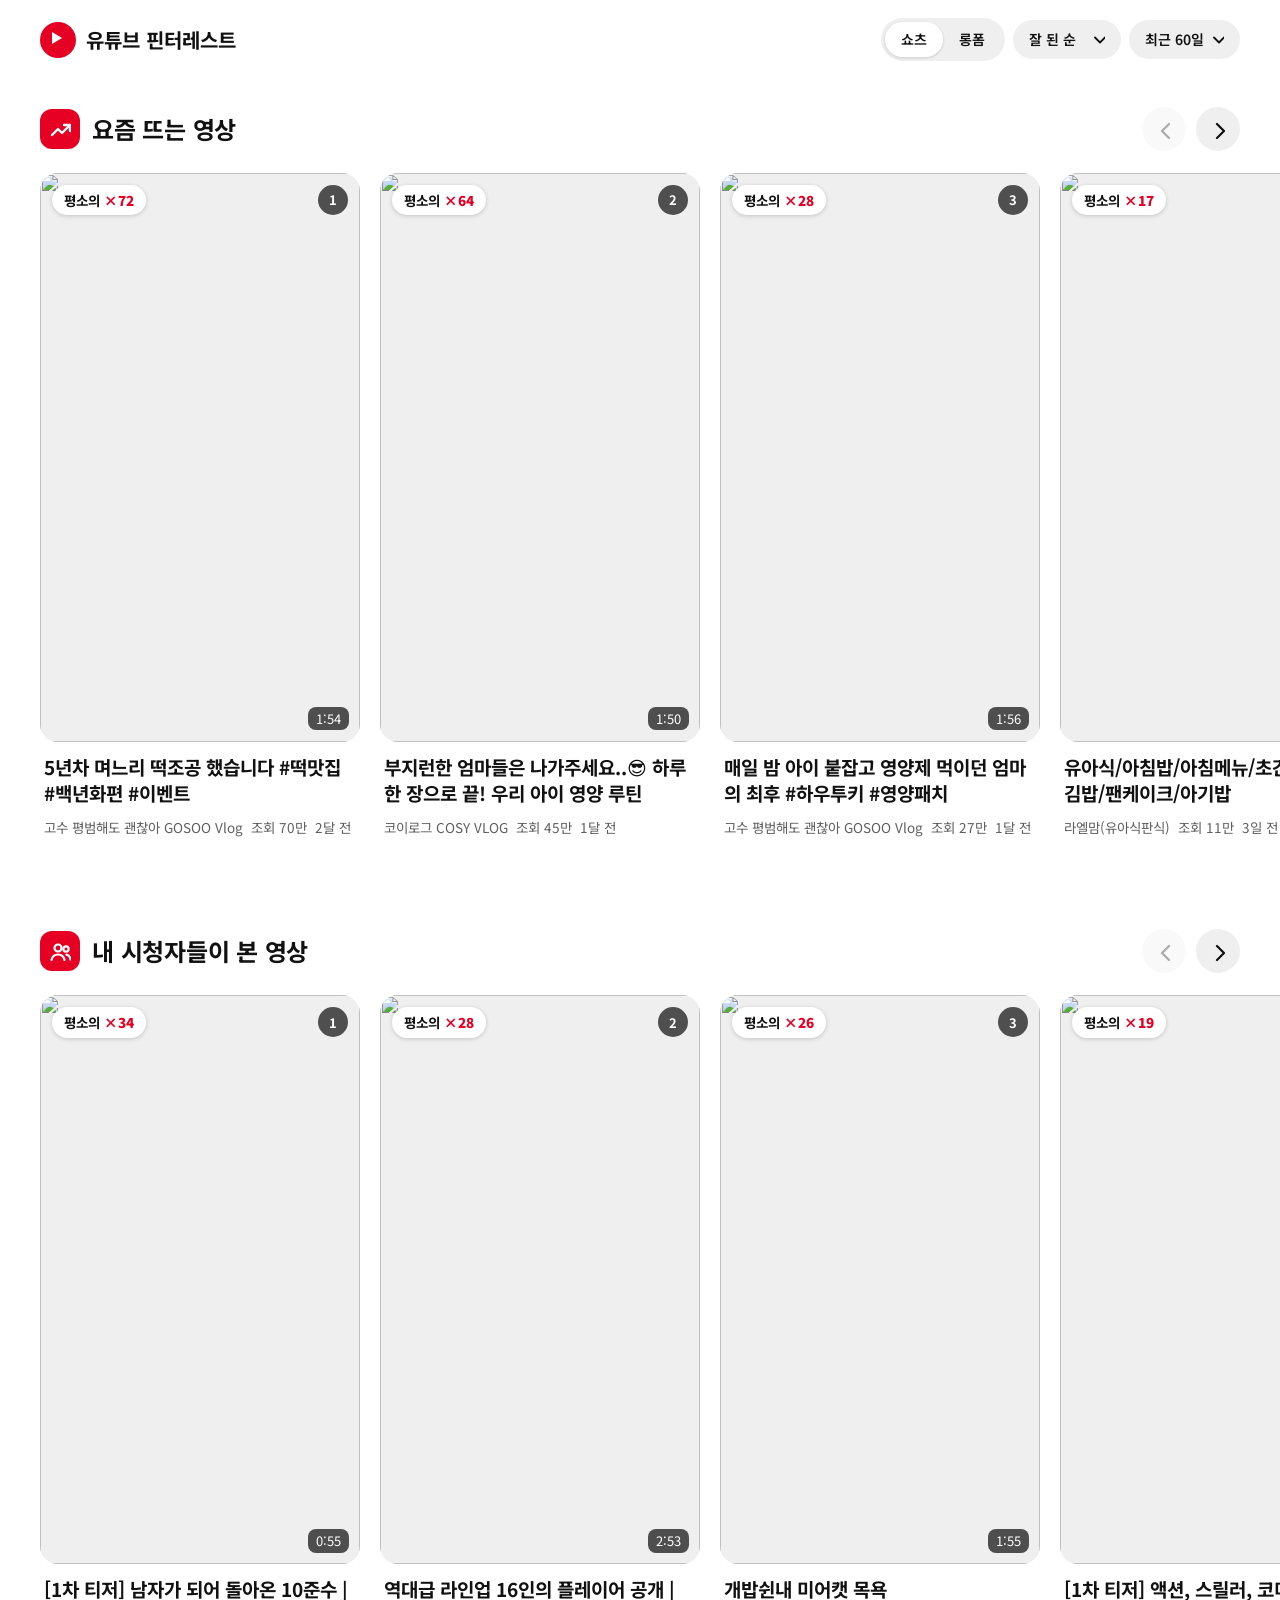
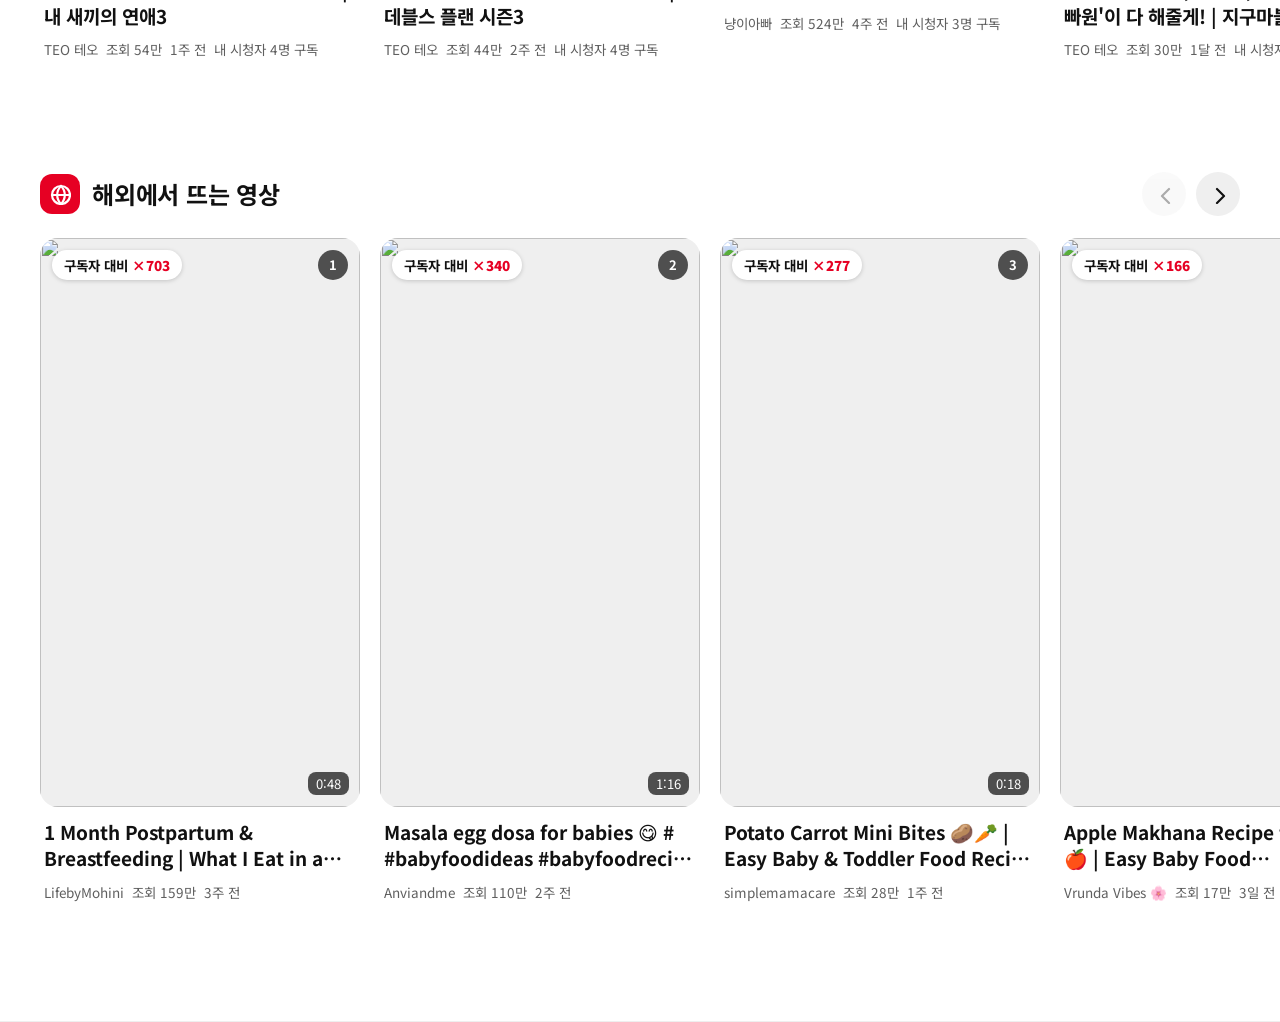
==== babyfood/index.html @ 69a20170 "v3: 예라 누나 피그마 기준 가로 스크롤 화면 + 롱폼, 옛 화면은 /grid/ Co-Authored-By: Claude Opus 5.5 <noreply@anthropic.com" ====
<!doctype html>
<html lang="ko">
<head>
<meta charset="utf-8">
<meta name="viewport" content="width=device-width, initial-scale=1, viewport-fit=cover">
<meta name="robots" content="noindex, nofollow">
<title>유튜브 핀터레스트</title>
<link rel="preconnect" href="https://fonts.googleapis.com"><link rel="preconnect" href="https://fonts.gstatic.com" crossorigin>
<link rel="stylesheet" href="https://fonts.googleapis.com/css2?family=Noto+Sans+KR:wght@400;600;700;900&display=swap">
<link rel="stylesheet" href="../assets/app.css?v=1793081932">
</head>
<body data-slug="babyfood">
<header class="top">
  <span class="logo"><span class="mark"><img src="../assets/icons/play.svg" width="15" height="15" alt=""></span><b>유튜브 핀터레스트</b></span>
  <span class="spacer"></span>
  <div class="tools">
    <div class="seg" id="fmt" role="group" aria-label="형식"></div>
    <label class="pick"><select id="sort" aria-label="정렬">
      <option value="mult">잘 된 순</option>
      <option value="views">조회수 순</option>
      <option value="new">최신 순</option>
    </select><img class="chev" src="../assets/icons/chevron-down.svg" width="11" height="8" alt=""></label>
    <label class="pick"><select id="days" aria-label="기간">
      <option value="7">최근 7일</option>
      <option value="30">최근 30일</option>
      <option value="60">최근 60일</option>
    </select><img class="chev" src="../assets/icons/chevron-down.svg" width="11" height="8" alt=""></label>
  </div>
</header>
<main id="rows"></main>
<footer class="foot"></footer>
<div class="toast" id="toast" role="status" aria-live="polite" hidden></div>
<script src="../assets/config.js?v=1793081932"></script>
<script src="../assets/track.js?v=1793081932"></script>
<script src="../assets/app.js?v=1793081932"></script>
</body>
</html>
---- assets/app.css ----
/* 유튜브 핀터레스트 v3 — 예라 누나 피그마(가로 스크롤) 기준. 숫자는 피그마 값 그대로.
   헤더 / 섹션 3개(제목 + ‹ › + 옆으로 넘기는 영상 줄) / 카드: 기본·마우스 올림 두 상태 */
:root {
  --red: #e60023;
  --red-hi: #ff6b85;
  --bg: #ffffff;
  --fg: #111111;
  --muted: #5f5f5f;
  --chip: #efefef;
  --chip-hover: #e2e2e2;
  --knob: #ffffff;
  --dim: rgba(17, 17, 17, .72);
  --line: #efefef;
  --icon-filter: none;
  --font: "Noto Sans KR", -apple-system, BlinkMacSystemFont, "Apple SD Gothic Neo", "Malgun Gothic", system-ui, sans-serif;
  --pad: 40px;
  --card-w: 320px;
  --gap: 20px;
}
@media (prefers-color-scheme: dark) {
  :root:not([data-theme="light"]) { --bg: #111111; --fg: #f1f1f1; --muted: #a9a9a9; --chip: #262626; --chip-hover: #333333; --knob: #3a3a3a;
    --line: #262626; --icon-filter: invert(1); color-scheme: dark; }
}
:root[data-theme="dark"] { --bg: #111111; --fg: #f1f1f1; --muted: #a9a9a9; --chip: #262626; --chip-hover: #333333; --knob: #3a3a3a;
  --line: #262626; --icon-filter: invert(1); color-scheme: dark; }
* { box-sizing: border-box; }
[hidden] { display: none !important; }
html, body { margin: 0; }
body { background: var(--bg); color: var(--fg); font-family: var(--font); font-size: 15px; line-height: 1.5; overflow-x: hidden; }
button, select { font: inherit; color: inherit; }
a { color: inherit; text-decoration: none; }
:focus-visible { outline: 3px solid var(--red); outline-offset: 2px; border-radius: 12px; }

/* 헤더 */
.top { position: sticky; top: 0; z-index: 20; background: var(--bg); display: flex; align-items: center; gap: 14px; flex-wrap: wrap;
  padding-block: 18px 10px; padding-left: max(var(--pad), env(safe-area-inset-left, 0px)); padding-right: max(var(--pad), env(safe-area-inset-right, 0px)); }
.logo { display: flex; align-items: center; gap: 10px; }
.logo .mark { width: 36px; height: 36px; border-radius: 18px; background: var(--red); display: grid; place-items: center; flex: none; }
.logo .mark img { display: block; margin-left: 2px; }
.logo b { font-size: 20px; font-weight: 700; line-height: 30px; white-space: nowrap; }
.spacer { flex: 1; }
.tools { display: flex; gap: 8px; align-items: center; flex-wrap: wrap; }
.seg { display: inline-flex; background: var(--chip); border-radius: 999px; padding: 4px; }
.seg button { border: 0; background: transparent; padding: 7px 16px; border-radius: 999px; font-size: 14px; font-weight: 600; line-height: 21px; cursor: pointer; }
.seg button[aria-pressed="true"] { background: var(--knob); filter: drop-shadow(0 1px 1.5px rgba(0,0,0,.15)); }
.pick { position: relative; display: inline-flex; }
.pick select { appearance: none; border: 0; background: var(--chip); padding: 9px 37px 9px 16px; border-radius: 999px; font-size: 14px; font-weight: 600; line-height: 21px; cursor: pointer; }
.pick select:hover, .seg:hover { background-color: var(--chip-hover); }
.pick .chev { position: absolute; right: 16px; top: 50%; margin-top: -4px; pointer-events: none; filter: var(--icon-filter); }

/* 섹션 */
main { padding-bottom: 0; }
.sec { padding-top: 64px; }
.sec:first-child { padding-top: 36px; }
.shead { display: flex; align-items: center; gap: 12px; padding-left: max(var(--pad), env(safe-area-inset-left, 0px)); padding-right: max(var(--pad), env(safe-area-inset-right, 0px)); }
.shead .ic { width: 40px; height: 40px; border-radius: 12px; background: var(--red); display: grid; place-items: center; flex: none; }
.shead .ic img { display: block; }
.shead h2 { margin: 0; font-size: 24px; font-weight: 700; line-height: 36px; letter-spacing: -.24px; white-space: nowrap; overflow: hidden; text-overflow: ellipsis; min-width: 0; }
.shead .nav { margin-left: auto; display: flex; gap: 10px; flex: none; }
.shead .nav button { width: 44px; height: 44px; border-radius: 22px; border: 0; background: var(--chip); display: grid; place-items: center; cursor: pointer; transition: background .15s, opacity .15s; }
.shead .nav button:hover { background: var(--chip-hover); }
.shead .nav button:disabled { opacity: .35; cursor: default; }
.shead .nav img { display: block; filter: var(--icon-filter); }

/* 옆으로 넘기는 영상 줄 (오른쪽 끝까지 뻗고 마지막 카드가 반쯤 잘려 보이게) */
.row { display: flex; gap: var(--gap); overflow-x: auto; overscroll-behavior-x: contain; scroll-snap-type: x proximity; scrollbar-width: none;
  padding: 22px max(var(--pad), env(safe-area-inset-right, 0px)) 28px max(var(--pad), env(safe-area-inset-left, 0px));
  scroll-padding-left: max(var(--pad), env(safe-area-inset-left, 0px)); }
.row::-webkit-scrollbar { display: none; }
.row .empty { color: var(--muted); padding: 40px 0; }

/* 카드 */
.card { flex: none; width: var(--card-w); display: flex; flex-direction: column; gap: 10px; scroll-snap-align: start; }
.media { position: relative; width: 100%; aspect-ratio: 9 / 16; border-radius: 18px; overflow: hidden; background: var(--chip); transition: box-shadow .2s ease; }
.card.long .media { aspect-ratio: 16 / 9; }
.media .hit { position: absolute; inset: 0; display: block; }
.media img.th { position: absolute; inset: 0; width: 100%; height: 100%; object-fit: cover; display: block; }
.badge { position: absolute; left: 12px; top: 12px; background: #fff; color: #111; border-radius: 999px; padding: 5px 12px; font-size: 13.5px; font-weight: 700; line-height: 20.25px;
  filter: drop-shadow(0 1px 2px rgba(0,0,0,.18)); white-space: nowrap; font-variant-numeric: tabular-nums; pointer-events: none; transition: opacity .15s; }
.badge b { color: var(--red); font-weight: 900; }
.rank { position: absolute; right: 12px; top: 12px; width: 30px; height: 30px; border-radius: 15px; background: rgba(17,17,17,.72); color: #fff; font-size: 13px; font-weight: 700; line-height: 19.5px;
  display: grid; place-items: center; pointer-events: none; z-index: 2; }
.dur { position: absolute; right: 11px; bottom: 11.5px; background: rgba(17,17,17,.72); color: #fff; border-radius: 8px; padding: 2px 8px; font-size: 13px; line-height: 19.5px;
  font-variant-numeric: tabular-nums; pointer-events: none; transition: opacity .15s; }

/* 마우스 올림: 아래로 짙어지는 그늘 + 잘 된 이유 + 빨간 버튼 */
.why { position: absolute; inset: 0; display: flex; flex-direction: column; justify-content: flex-end; gap: 16px; padding: 20px 18px; pointer-events: none;
  background: linear-gradient(to bottom, rgba(0,0,0,.25), rgba(0,0,0,.6) 45%, rgba(0,0,0,.88)); color: #fff; opacity: 0; transition: opacity .18s ease; }
.why p { margin: 0; font-size: 19px; font-weight: 700; line-height: 27.55px; overflow-wrap: anywhere; display: -webkit-box; -webkit-line-clamp: 6; -webkit-box-orient: vertical; overflow: hidden; }
.why p .hl { color: var(--red-hi); }
.why .apply { pointer-events: auto; border: 0; width: 100%; background: var(--red); color: #fff; border-radius: 999px; padding: 14px 0; font-size: 16px; font-weight: 700; line-height: 24px; cursor: pointer; }
.why .apply:hover { filter: brightness(1.08); }
.card.long .why { gap: 12px; padding: 16px; }
.card.long .why p { font-size: 16px; line-height: 23px; -webkit-line-clamp: 3; }
.card.long .why .apply { padding: 10px 0; font-size: 15px; }
.media.on { box-shadow: 0 10px 28px rgba(0,0,0,.22); }
.media.on .why { opacity: 1; }
.media.on .badge, .media.on .dur { opacity: 0; }
@media (hover: hover) {
  .media:hover { box-shadow: 0 10px 28px rgba(0,0,0,.22); }
  .media:hover .why { opacity: 1; }
  .media:hover .badge, .media:hover .dur { opacity: 0; }
}

.ctitle { padding: 2px 4px 0; font-size: 19px; font-weight: 700; line-height: 1.4; overflow-wrap: anywhere; display: -webkit-box; -webkit-line-clamp: 2; -webkit-box-orient: vertical; overflow: hidden; }
.cmeta { padding: 0 4px; display: flex; flex-wrap: wrap; gap: 0 8px; font-size: 13.5px; line-height: 20.25px; color: var(--muted); font-variant-numeric: tabular-nums; }

.foot { height: 72px; border-bottom: 1px solid var(--line); }
.toast { position: fixed; left: 50%; bottom: calc(28px + env(safe-area-inset-bottom, 0px)); transform: translateX(-50%); z-index: 30; max-width: calc(100% - 32px);
  background: #111; color: #fff; border-radius: 999px; padding: 12px 22px; font-size: 14.5px; font-weight: 600; box-shadow: 0 8px 24px rgba(0,0,0,.25); text-align: center; }

/* 좁은 화면 */
@media (max-width: 720px) {
  :root { --pad: 16px; --card-w: 220px; --gap: 14px; }
  .top { padding-block: 12px 8px; gap: 10px; }
  .logo b { font-size: 18px; }
  .sec { padding-top: 40px; }
  .sec:first-child { padding-top: 20px; }
  .shead h2 { font-size: 20px; line-height: 30px; }
  .shead .ic { width: 34px; height: 34px; border-radius: 10px; }
  .shead .nav { display: none; }
  .row { padding-block: 16px 22px; }
  .card.long { --card-w: 300px; }
  .ctitle { font-size: 16px; }
  .cmeta { font-size: 12.5px; line-height: 18px; }
  .why { gap: 12px; padding: 14px 12px; }
  .why p { font-size: 15px; line-height: 22px; }
  .why .apply { padding: 10px 0; font-size: 14px; }
  .card.long .why p { font-size: 14px; line-height: 20px; }
}
.card.long { --card-w: 460px; }
@media (max-width: 720px) { .card.long { --card-w: 300px; } }
@media (prefers-reduced-motion: reduce) { .why, .media, .badge, .dur { transition: none; } }
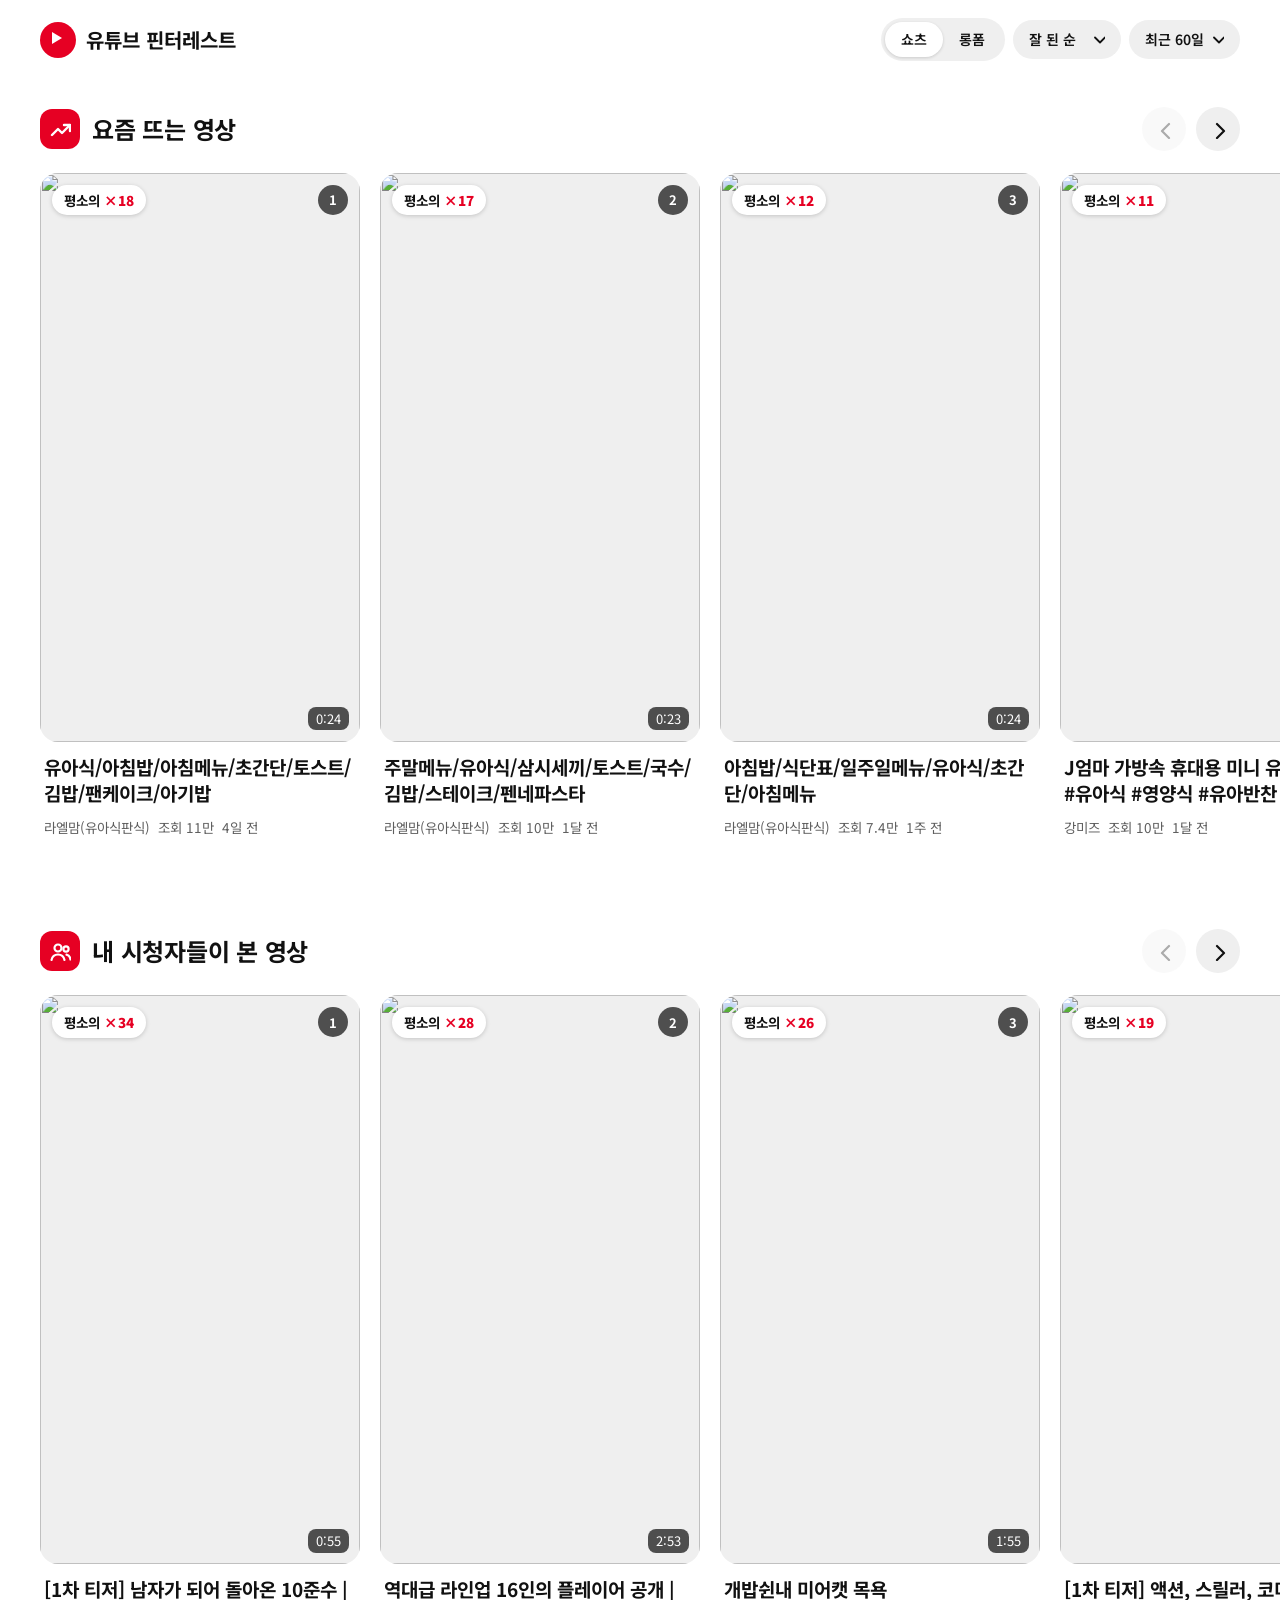
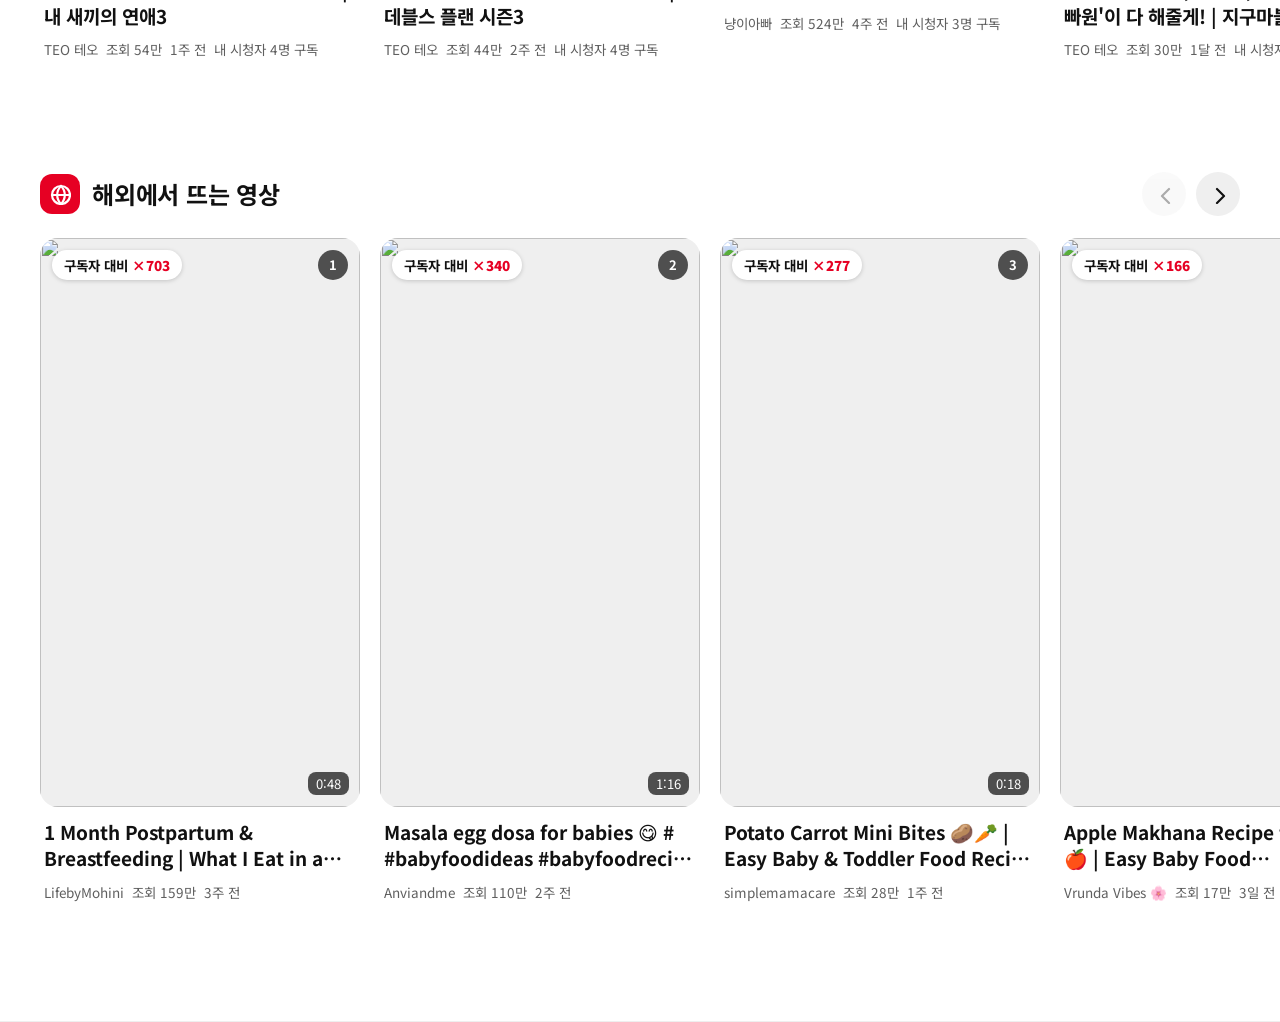
==== commit abf4806c: "경쟁 채널 세분화(v2.1) 반영: 요즘 뜨는 영상 다시 수집 Co-Authored-By: Claude Opus 5.5 <noreply@anthropic.com>" ====
--- a/babyfood/index.html
+++ b/babyfood/index.html
@@ -7,7 +7,7 @@
 <title>유튜브 핀터레스트</title>
 <link rel="preconnect" href="https://fonts.googleapis.com"><link rel="preconnect" href="https://fonts.gstatic.com" crossorigin>
 <link rel="stylesheet" href="https://fonts.googleapis.com/css2?family=Noto+Sans+KR:wght@400;600;700;900&display=swap">
-<link rel="stylesheet" href="../assets/app.css?v=1793081932">
+<link rel="stylesheet" href="../assets/app.css?v=1793084938">
 </head>
 <body data-slug="babyfood">
 <header class="top">
@@ -30,8 +30,8 @@
 <main id="rows"></main>
 <footer class="foot"></footer>
 <div class="toast" id="toast" role="status" aria-live="polite" hidden></div>
-<script src="../assets/config.js?v=1793081932"></script>
-<script src="../assets/track.js?v=1793081932"></script>
-<script src="../assets/app.js?v=1793081932"></script>
+<script src="../assets/config.js?v=1793084938"></script>
+<script src="../assets/track.js?v=1793084938"></script>
+<script src="../assets/app.js?v=1793084938"></script>
 </body>
 </html>
--- a/assets/app.css
+++ b/assets/app.css
@@ -14,9 +14,12 @@
   --icon-filter: none;
   --font: "Noto Sans KR", -apple-system, BlinkMacSystemFont, "Apple SD Gothic Neo", "Malgun Gothic", system-ui, sans-serif;
   --pad: 40px;
-  --card-w: 320px;
+  /* 쇼츠 카드: 화면 높이에 맞춰 줄임 → 섹션 제목(‹ › 버튼)·썸네일·제목·조회수가 한 화면에 다 들어오게.
+     290px = 상단 바 71 + 섹션 제목 44 + 위 여백 22 + 제목 2줄·조회수 약 120 + 아래 숨 쉴 틈 */
+  --card-w: clamp(180px, calc((100vh - 290px) * 9 / 16), 320px);
   --gap: 20px;
 }
+@supports (height: 100dvh) { :root { --card-w: clamp(180px, calc((100dvh - 290px) * 9 / 16), 320px); } }
 @media (prefers-color-scheme: dark) {
   :root:not([data-theme="light"]) { --bg: #111111; --fg: #f1f1f1; --muted: #a9a9a9; --chip: #262626; --chip-hover: #333333; --knob: #3a3a3a;
     --line: #262626; --icon-filter: invert(1); color-scheme: dark; }
@@ -86,9 +89,9 @@
 /* 마우스 올림: 아래로 짙어지는 그늘 + 잘 된 이유 + 빨간 버튼 */
 .why { position: absolute; inset: 0; display: flex; flex-direction: column; justify-content: flex-end; gap: 16px; padding: 20px 18px; pointer-events: none;
   background: linear-gradient(to bottom, rgba(0,0,0,.25), rgba(0,0,0,.6) 45%, rgba(0,0,0,.88)); color: #fff; opacity: 0; transition: opacity .18s ease; }
-.why p { margin: 0; font-size: 19px; font-weight: 700; line-height: 27.55px; overflow-wrap: anywhere; display: -webkit-box; -webkit-line-clamp: 6; -webkit-box-orient: vertical; overflow: hidden; }
+.why p { margin: 0; font-size: clamp(14px, calc(var(--card-w) * .06), 19px); font-weight: 700; line-height: 1.45; overflow-wrap: anywhere; display: -webkit-box; -webkit-line-clamp: 6; -webkit-box-orient: vertical; overflow: hidden; }
 .why p .hl { color: var(--red-hi); }
-.why .apply { pointer-events: auto; border: 0; width: 100%; background: var(--red); color: #fff; border-radius: 999px; padding: 14px 0; font-size: 16px; font-weight: 700; line-height: 24px; cursor: pointer; }
+.why .apply { pointer-events: auto; border: 0; width: 100%; background: var(--red); color: #fff; border-radius: 999px; padding: clamp(9px, calc(var(--card-w) * .044), 14px) 0; font-size: clamp(14px, calc(var(--card-w) * .05), 16px); font-weight: 700; line-height: 24px; cursor: pointer; }
 .why .apply:hover { filter: brightness(1.08); }
 .card.long .why { gap: 12px; padding: 16px; }
 .card.long .why p { font-size: 16px; line-height: 23px; -webkit-line-clamp: 3; }
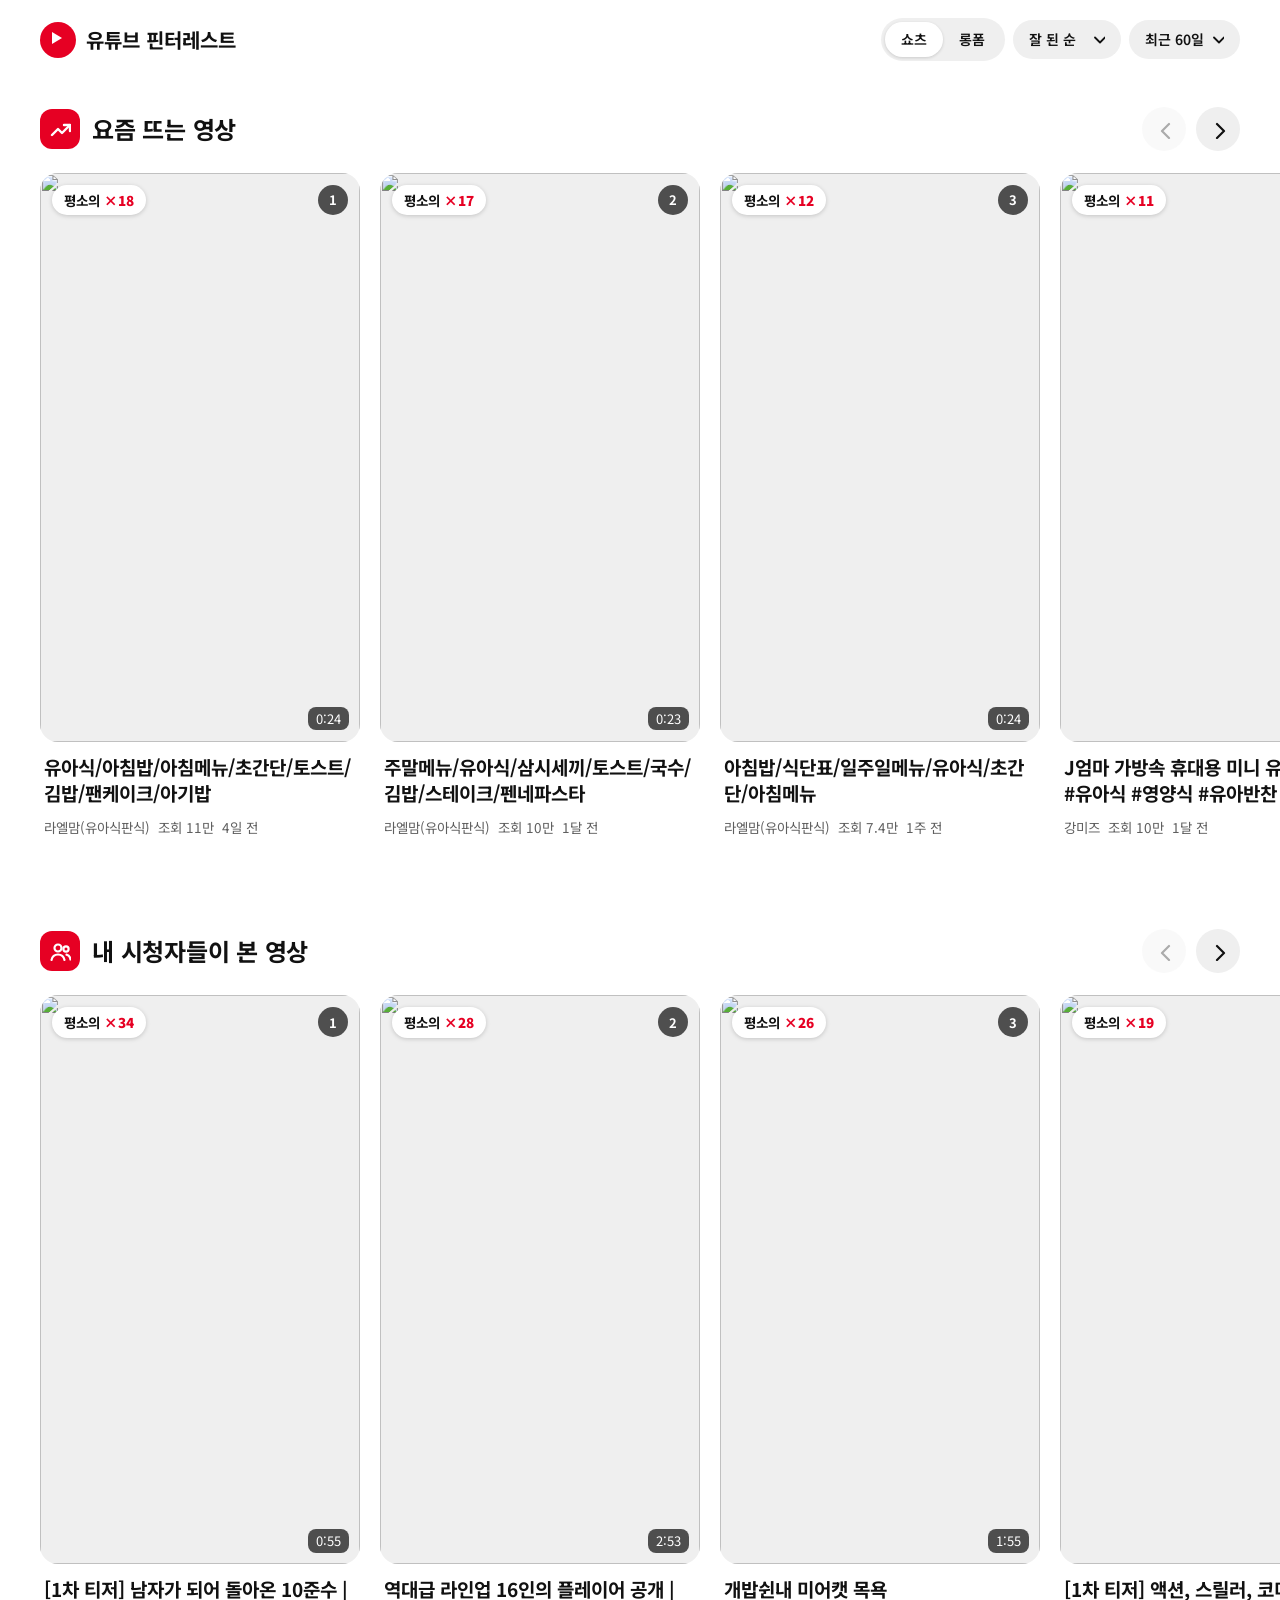
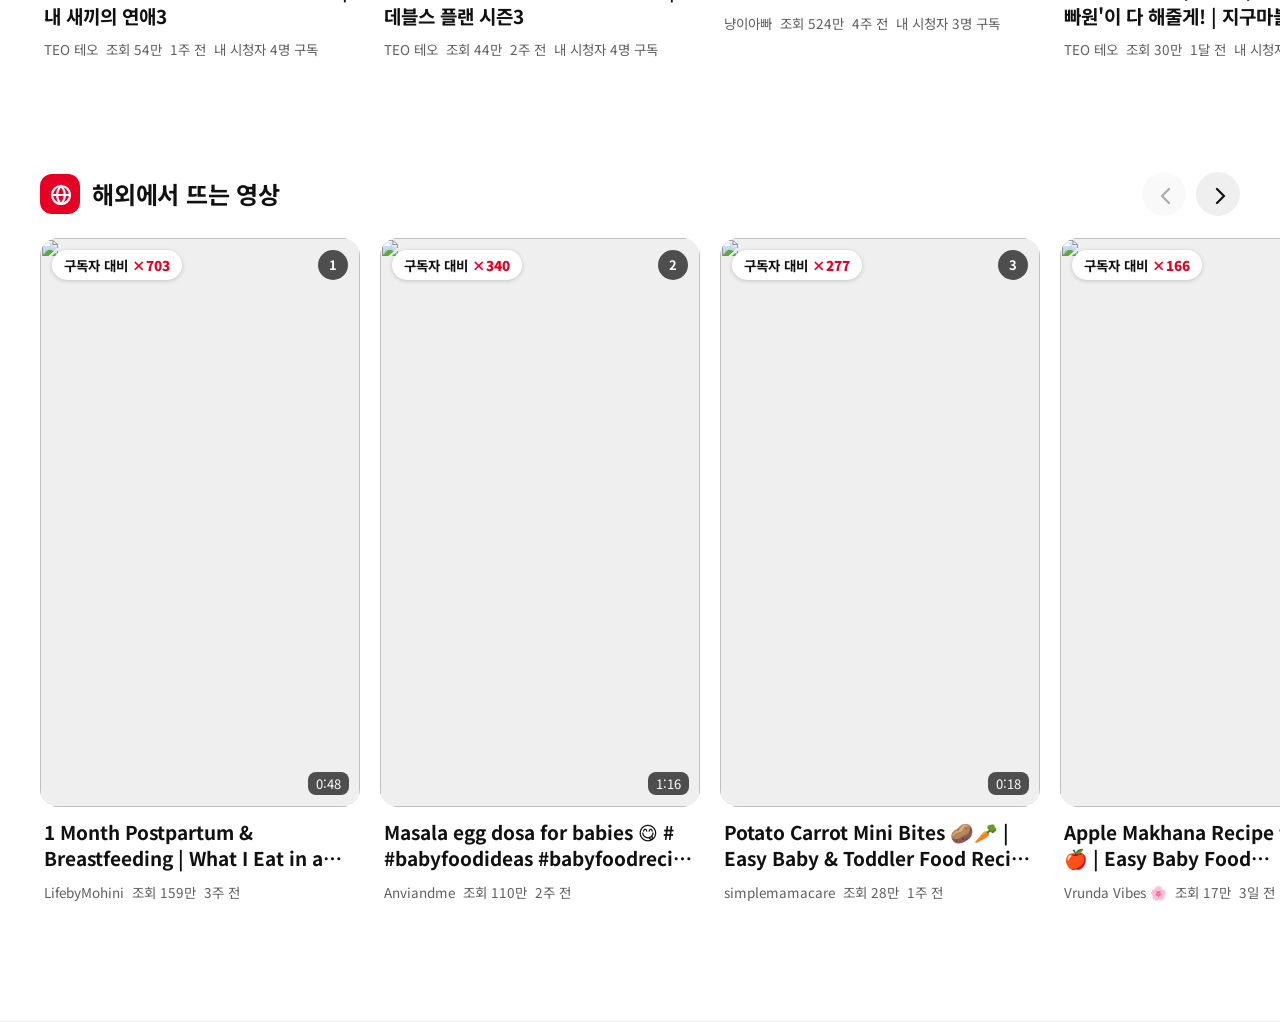
==== commit 3796b14b: "댓글 분석(v4) 사이트에서 제거: 잘 된 이유를 이전 분석으로 되돌림 Co-Authored-By: Claude Opus 5.5 <noreply@anthropic.com>" ====
--- a/babyfood/index.html
+++ b/babyfood/index.html
@@ -7,7 +7,7 @@
 <title>유튜브 핀터레스트</title>
 <link rel="preconnect" href="https://fonts.googleapis.com"><link rel="preconnect" href="https://fonts.gstatic.com" crossorigin>
 <link rel="stylesheet" href="https://fonts.googleapis.com/css2?family=Noto+Sans+KR:wght@400;600;700;900&display=swap">
-<link rel="stylesheet" href="../assets/app.css?v=1793084938">
+<link rel="stylesheet" href="../assets/app.css?v=1793171134">
 </head>
 <body data-slug="babyfood">
 <header class="top">
@@ -30,8 +30,8 @@
 <main id="rows"></main>
 <footer class="foot"></footer>
 <div class="toast" id="toast" role="status" aria-live="polite" hidden></div>
-<script src="../assets/config.js?v=1793084938"></script>
-<script src="../assets/track.js?v=1793084938"></script>
-<script src="../assets/app.js?v=1793084938"></script>
+<script src="../assets/config.js?v=1793171134"></script>
+<script src="../assets/track.js?v=1793171134"></script>
+<script src="../assets/app.js?v=1793171134"></script>
 </body>
 </html>
--- a/assets/app.css
+++ b/assets/app.css
@@ -91,8 +91,6 @@
   background: linear-gradient(to bottom, rgba(0,0,0,.25), rgba(0,0,0,.6) 45%, rgba(0,0,0,.88)); color: #fff; opacity: 0; transition: opacity .18s ease; }
 .why p { margin: 0; font-size: clamp(14px, calc(var(--card-w) * .06), 19px); font-weight: 700; line-height: 1.45; overflow-wrap: anywhere; display: -webkit-box; -webkit-line-clamp: 6; -webkit-box-orient: vertical; overflow: hidden; }
 .why p .hl { color: var(--red-hi); }
-.why .apply { pointer-events: auto; border: 0; width: 100%; background: var(--red); color: #fff; border-radius: 999px; padding: clamp(9px, calc(var(--card-w) * .044), 14px) 0; font-size: clamp(14px, calc(var(--card-w) * .05), 16px); font-weight: 700; line-height: 24px; cursor: pointer; }
-.why .apply:hover { filter: brightness(1.08); }
 .card.long .why { gap: 12px; padding: 16px; }
 .card.long .why p { font-size: 16px; line-height: 23px; -webkit-line-clamp: 3; }
 .card.long .why .apply { padding: 10px 0; font-size: 15px; }
